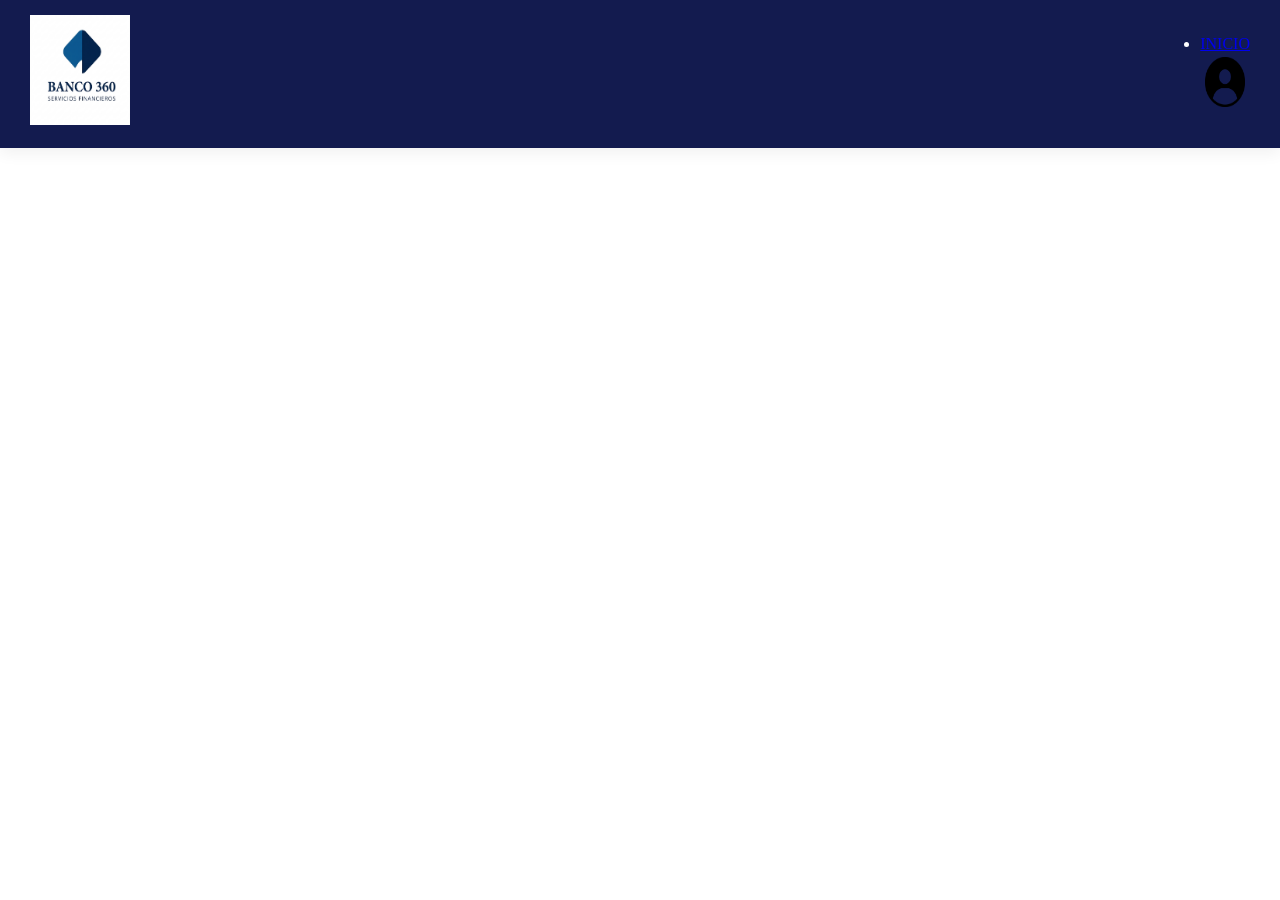
==== index.html @ 8fdff866 "Primer commit" ====
<!DOCTYPE html>
<html lang="es">
<head>
    <meta charset="UTF-8">
    <meta name="viewport" content="width=device-width, initial-scale=1.0">
    <title>Banco 360</title>
    <link rel="stylesheet" href="./assets/styles/styles.css">   
</head>

<body>
    <header class="navbar">
        <a href="/">
            <img src="/assets/images/logoDeBanco.png" width="100" height="110" alt="Logo Banco 360">
        </a>
        <nav>
            <ul>
                <li><a href="#" class="nav-link">INICIO</a></li>
                <img src="/assets/images/logoDeUsuario.png" width="40" height="50" alt="Logo Banco 360">
            </ul>
        </nav>
    </header>
</body>
---- assets/styles/styles.css ----
body{
    font-family: 'Segoe UI';
    line-height: 1.6;
    margin: 0;
    padding: 0;
    background-color: white;
    color:white;
}

.navbar{
    display: flex;
    text-align: center;
    justify-content: space-between;
    padding: 15px 30px;
    background: #131B4F;
    box-shadow: 0 5px 15px rgba(0, 0, 0, 0.06);
}
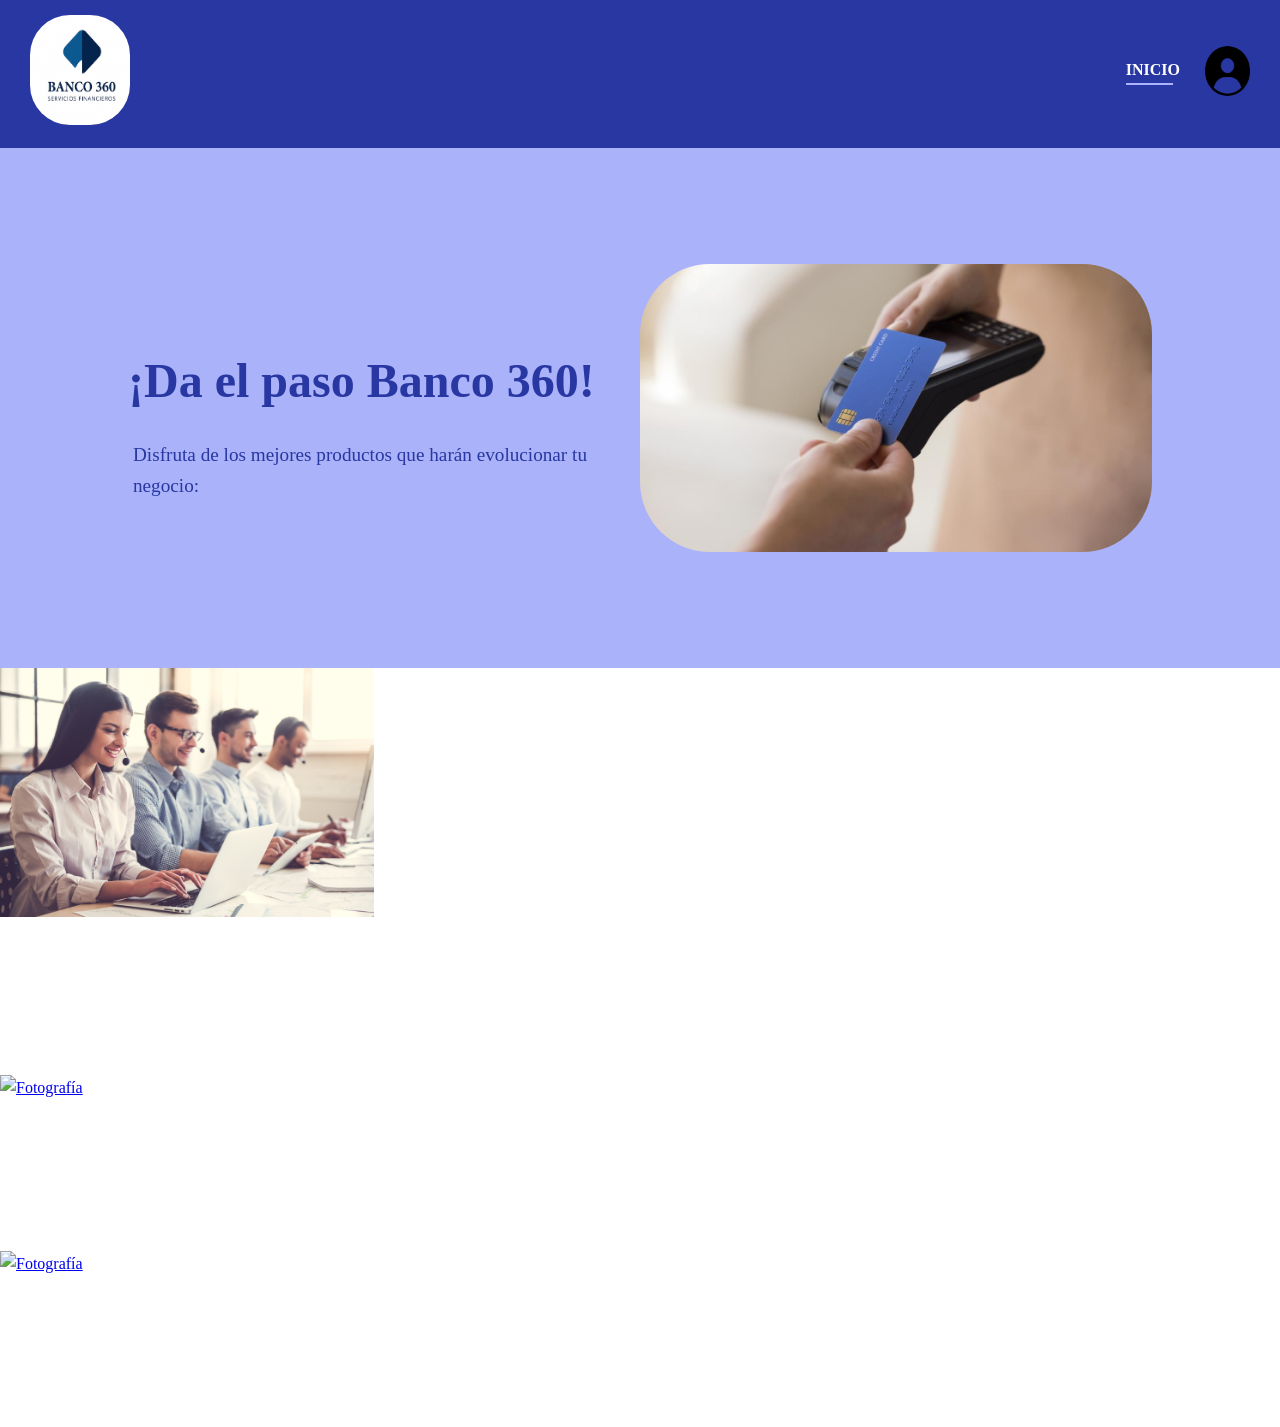
==== commit 8a8beda8: "Agregacion de la seccion heroe" ====
--- a/index.html
+++ b/index.html
@@ -14,9 +14,86 @@
         </a>
         <nav>
             <ul>
-                <li><a href="#" class="nav-link">INICIO</a></li>
-                <img src="/assets/images/logoDeUsuario.png" width="40" height="50" alt="Logo Banco 360">
+                <li><a href="#" class="nav-link">INICIO</a>
+                    <div class="Inicio-underline"></div>
+                </li>
+
+                <img src="/assets/images/logoDeUsuario.png" width="45" height="50" alt="Logo de Usuario">
             </ul>
         </nav>
     </header>
+
+
+    <main>
+        <section class="hero">
+            <div class="hero-text">
+                <h1>¡Da el paso Banco 360!</h1>
+                <p>Disfruta de los mejores productos que harán evolucionar tu negocio:</p>
+            </div>
+            <div class="hero-image">
+                <img src="/assets/images/imagenPagoConTarjeta.jpeg" alt="Pago con tarjeta">
+            </div>
+        </section>
+
+
+        <section id="imagenes" class="imagenes-section">
+
+
+            <div class="imagenes-grid">
+
+                <article class="imagenes-card centered-card">
+                    <a href="#" class="imagenes-card-link">
+                        <div class="imagenes-image-container">
+                            <img src="./assets/images/genteDeAtencionAlCliente.jpg" 
+                                alt="Fotografía" 
+                                loading="lazy" 
+                                width="374" 
+                                height="249">
+                        </div>
+                    </a>
+
+                    <div class="series-content">
+                        <h3 class="author-name">John Doe</h3>
+                        <p class="project-title">Lorem ipsum dolor</p>
+                        <p class="project-description">Nulla imperdiet eros a metus lobortis pharetra. In non semper dui.</p>
+                    </div>
+                </article>
+
+                
+                <article class="series-card centered-card">
+                    <a href="#" class="series-card-link">
+                        <div class="series-image-container">
+                            <img src="./assets/images/paisaje2.jpg" 
+                                alt="Fotografía" 
+                                loading="lazy" width="374" height="249">
+                        </div>
+                    </a>
+                    <div class="series-content">
+                        <h3 class="author-name">John Doe</h3>
+                        <p class="project-title">Lorem ipsum dolor</p>
+                        <p class="project-description">Nulla imperdiet eros a metus lobortis pharetra. In non semper dui.</p>
+                    </div>
+                </article>
+
+                <article class="series-card centered-card">
+                    <a href="#" class="series-card-link">
+                        <div class="series-image-container">
+                            <img src="./assets/images/paisaje3.jpg" 
+                                alt="Fotografía" 
+                                loading="lazy" width="373" height="560">
+                        </div>
+                    </a>
+                        <div class="series-content">
+                            <h3 class="author-name">John Doe</h3>
+                            <p class="project-title">Lorem ipsum dolor</p>
+                            <p class="project-description">Nulla imperdiet eros a metus lobortis pharetra. In non semper dui.</p>
+                        </div>
+                </article>
+            </div>
+        </section>
+
+    </main>
+
+
+
 </body>
--- a/assets/styles/styles.css
+++ b/assets/styles/styles.css
@@ -1,3 +1,9 @@
+html {
+    scroll-behavior: smooth;
+    scroll-padding-top: 80px; 
+    box-sizing: border-box;
+}
+
 body{
     font-family: 'Segoe UI';
     line-height: 1.6;
@@ -12,6 +18,94 @@
     text-align: center;
     justify-content: space-between;
     padding: 15px 30px;
-    background: #131B4F;
+    background: #2837A1;
     box-shadow: 0 5px 15px rgba(0, 0, 0, 0.06);
+}
+
+.navbar ul{
+    list-style-type: none;
+    display: flex;
+    align-items: center;
+    justify-content: center;
+    padding: 15px 0;
+}
+
+.navbar li {
+    margin: 0 25px;
+}
+
+.navbar li a{
+    text-decoration: none;
+    font-size: 16px;
+    font-weight: 600;
+    color: white;
+    transform: 0.3s ease;
+}
+
+.navbar li a:hover{
+    color: #FFD700;
+}
+
+.Inicio-underline{
+    width: 47px;
+    height: 2px;
+    background-color: #aab2fa;;
+}
+
+li:hover .Inicio-underline{
+   background-color: #FFD700;
+}
+
+.navbar img{
+    border-radius: 40px;
+}
+
+
+
+
+
+
+
+/* Seccion Hero */
+.hero {
+    background-color: #aab2fa; /* El verde característico */
+    color: white;
+    display: flex;
+    align-items: center;
+    padding: 60px 10%;
+    min-height: 400px;
+    /*
+    position: relative;
+    overflow: hidden;
+    */
+}
+
+.hero-text {
+    flex: 1;
+    /*z-index: 2;*/
+}
+
+.hero-text h1 {
+    font-size: 3rem;
+    margin-bottom: 20px;
+    color: #2837A1;
+}
+
+.hero-text p {
+    font-size: 1.2rem;
+    margin-bottom: 10px;
+    padding-left: 5px;
+    color: #2837A1;
+}
+
+.hero-image {
+    flex: 1;
+    display: flex;
+    justify-content: flex-end;
+}
+
+.hero-image img {
+    max-width: 100%;
+    height: auto;
+    border-radius: 70px;
 }
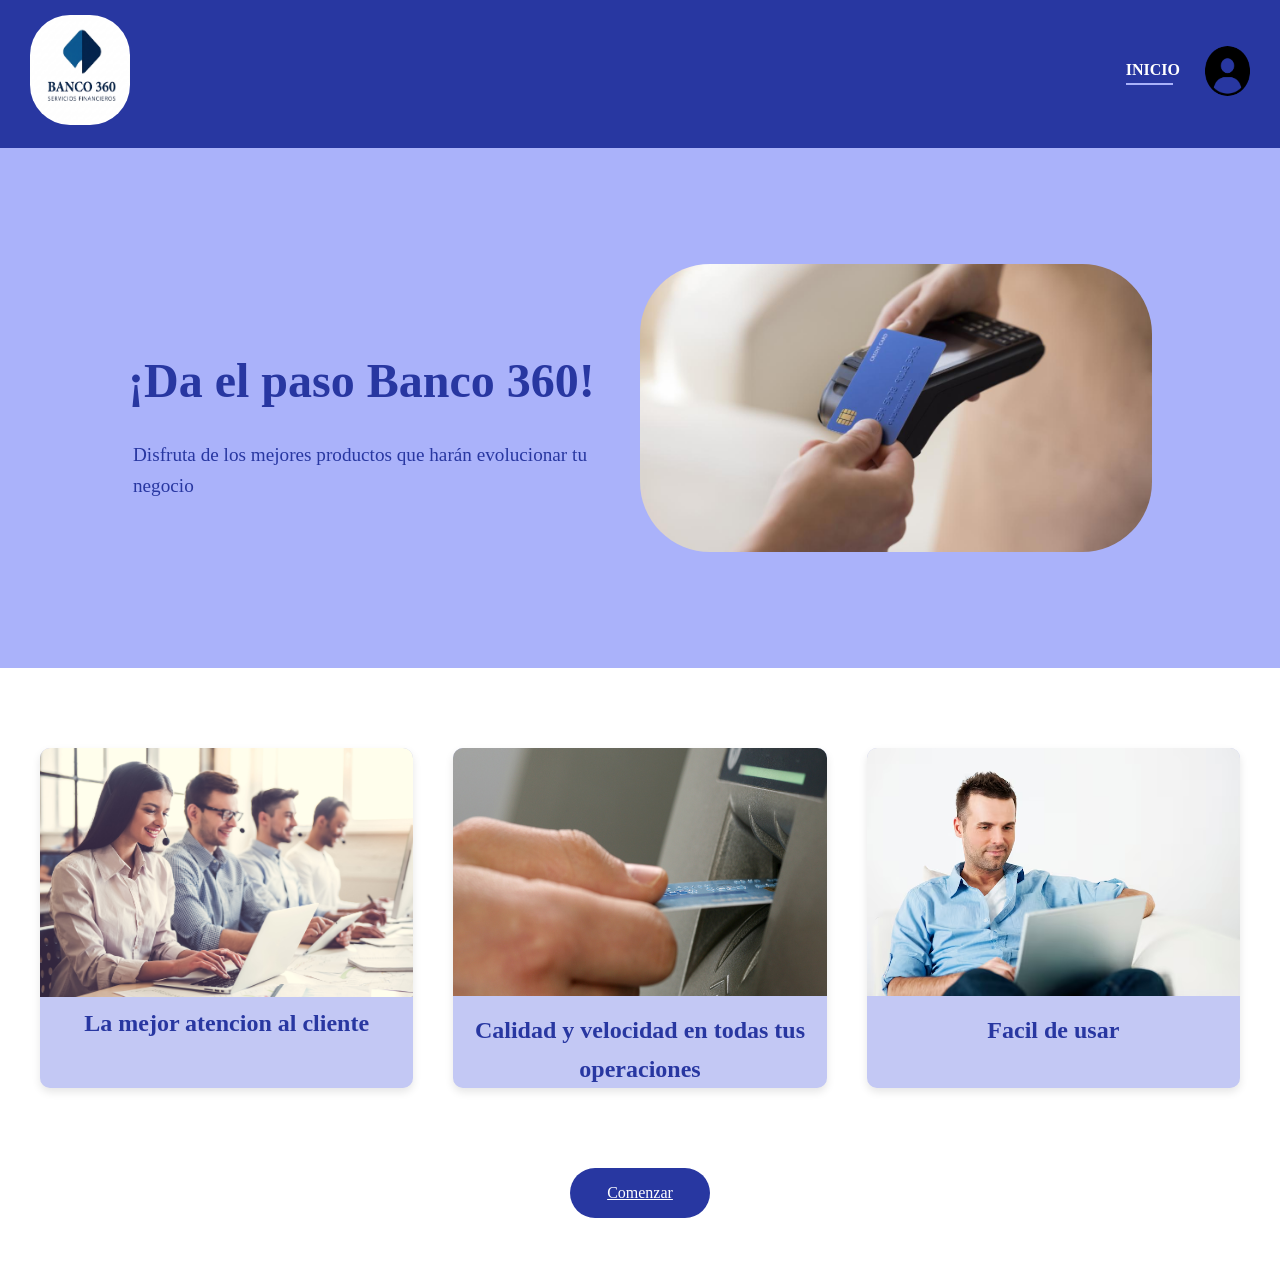
==== commit 03667f81: "Agregacion de interfaz de inicio y registro de usuario" ====
--- a/index.html
+++ b/index.html
@@ -14,7 +14,7 @@
         </a>
         <nav>
             <ul>
-                <li><a href="#" class="nav-link">INICIO</a>
+                <li><a href="inicio.html" class="nav-link">INICIO</a>
                     <div class="Inicio-underline"></div>
                 </li>
 
@@ -28,70 +28,56 @@
         <section class="hero">
             <div class="hero-text">
                 <h1>¡Da el paso Banco 360!</h1>
-                <p>Disfruta de los mejores productos que harán evolucionar tu negocio:</p>
+                <p>Disfruta de los mejores productos que harán evolucionar tu negocio</p>
             </div>
             <div class="hero-image">
                 <img src="/assets/images/imagenPagoConTarjeta.jpeg" alt="Pago con tarjeta">
             </div>
         </section>
 
-
         <section id="imagenes" class="imagenes-section">
-
-
             <div class="imagenes-grid">
-
+                
                 <article class="imagenes-card centered-card">
-                    <a href="#" class="imagenes-card-link">
-                        <div class="imagenes-image-container">
+                        <div class="imagenes-cliente-container">
                             <img src="./assets/images/genteDeAtencionAlCliente.jpg" 
                                 alt="Fotografía" 
                                 loading="lazy" 
                                 width="374" 
                                 height="249">
-                        </div>
-                    </a>
-
-                    <div class="series-content">
-                        <h3 class="author-name">John Doe</h3>
-                        <p class="project-title">Lorem ipsum dolor</p>
-                        <p class="project-description">Nulla imperdiet eros a metus lobortis pharetra. In non semper dui.</p>
+                        </div>  
+                    <div class="imagenes-content">
+                        <h3>La mejor atencion al cliente</h3>
                     </div>
                 </article>
 
-                
-                <article class="series-card centered-card">
-                    <a href="#" class="series-card-link">
-                        <div class="series-image-container">
-                            <img src="./assets/images/paisaje2.jpg" 
+                <article class="imagenes-card centered-card">
+                        <div class="imagenes-image-container">
+                            <img src="./assets/images/cajero.jpg" 
                                 alt="Fotografía" 
                                 loading="lazy" width="374" height="249">
                         </div>
-                    </a>
-                    <div class="series-content">
-                        <h3 class="author-name">John Doe</h3>
-                        <p class="project-title">Lorem ipsum dolor</p>
-                        <p class="project-description">Nulla imperdiet eros a metus lobortis pharetra. In non semper dui.</p>
+                    <div class="imagenes-content">
+                        <h3>Calidad y velocidad en todas tus operaciones</h3>
                     </div>
                 </article>
 
-                <article class="series-card centered-card">
-                    <a href="#" class="series-card-link">
-                        <div class="series-image-container">
-                            <img src="./assets/images/paisaje3.jpg" 
+                <article class="imagenes-card centered-card">
+                        <div class="imagenes-image-container">
+                            <img src="./assets/images/hombreViendoLaptop.avif" 
                                 alt="Fotografía" 
                                 loading="lazy" width="373" height="560">
                         </div>
-                    </a>
-                        <div class="series-content">
-                            <h3 class="author-name">John Doe</h3>
-                            <p class="project-title">Lorem ipsum dolor</p>
-                            <p class="project-description">Nulla imperdiet eros a metus lobortis pharetra. In non semper dui.</p>
-                        </div>
+                    <div class="imagenes-content">
+                        <h3 class="author-name">Facil de usar</h3>
+                    </div>
                 </article>
             </div>
         </section>
 
+        <div class="controlDeBotonDeComenzar">
+            <a href="inicio.html" class="botonDeIngreso">Comenzar</a>
+        </div>
     </main>
 
 
--- a/assets/styles/styles.css
+++ b/assets/styles/styles.css
@@ -108,4 +108,94 @@
     max-width: 100%;
     height: auto;
     border-radius: 70px;
-}+}
+
+
+
+
+
+
+
+
+/* Seccion Imagenes */
+.imagenes-section {
+    max-width: 1200px;
+    margin: 80px auto;
+    padding: 0 20px;
+}
+
+.imagenes-grid {
+    display: grid;
+    width: 100%;
+    grid-template-columns: repeat(auto-fill, minmax(300px, 1fr));    
+    gap: 40px;
+}
+
+.imagenes-card {
+    background-color: #c3c8f4;
+    border-radius: 10px;
+    box-shadow: 0 4px 8px rgba(0, 0, 0, 0.1);
+    overflow: hidden;
+}
+
+.imagenes-cliente {
+    display: flex;
+    flex-direction: column;
+}
+
+.imagenes-image-container {
+    width: 100%;
+    aspect-ratio: 3 / 2; 
+    overflow: hidden;
+    background-color: #f0f0f0; /* Color de fondo mientras carga */
+    margin-bottom: 15px;
+}
+
+.imagenes-image-container img {
+    width: 100%;
+    height: 100%;
+    transition: transform 0.5s ease;
+}
+
+.imagenes-content h3 {
+    font-size: 1.5rem;
+    color: #2837A1;
+    margin: 0;
+    justify-content: center;
+    text-align: center;
+}
+
+
+
+
+/********** Boton de ingreso **********/
+
+.controlDeBotonDeComenzar {
+    display: flex;
+    justify-content: center;
+    margin-top: 40px;
+    margin-bottom: 45px;
+}
+
+.botonDeIngreso {
+    display: flex;
+    justify-content: center;
+    align-items: center;
+    width: 140px;
+    height: 50px;
+    background-color: #2837A1;
+    color: white;
+    border-radius: 70px;
+    border-color: #aab2fa;
+}
+
+.botonDeIngreso:hover {
+    background-color: #aab2fa;
+    color: #2837A1;
+    border-color: #2837A1;
+    transition: 0.3s ease;
+}
+
+
+
+
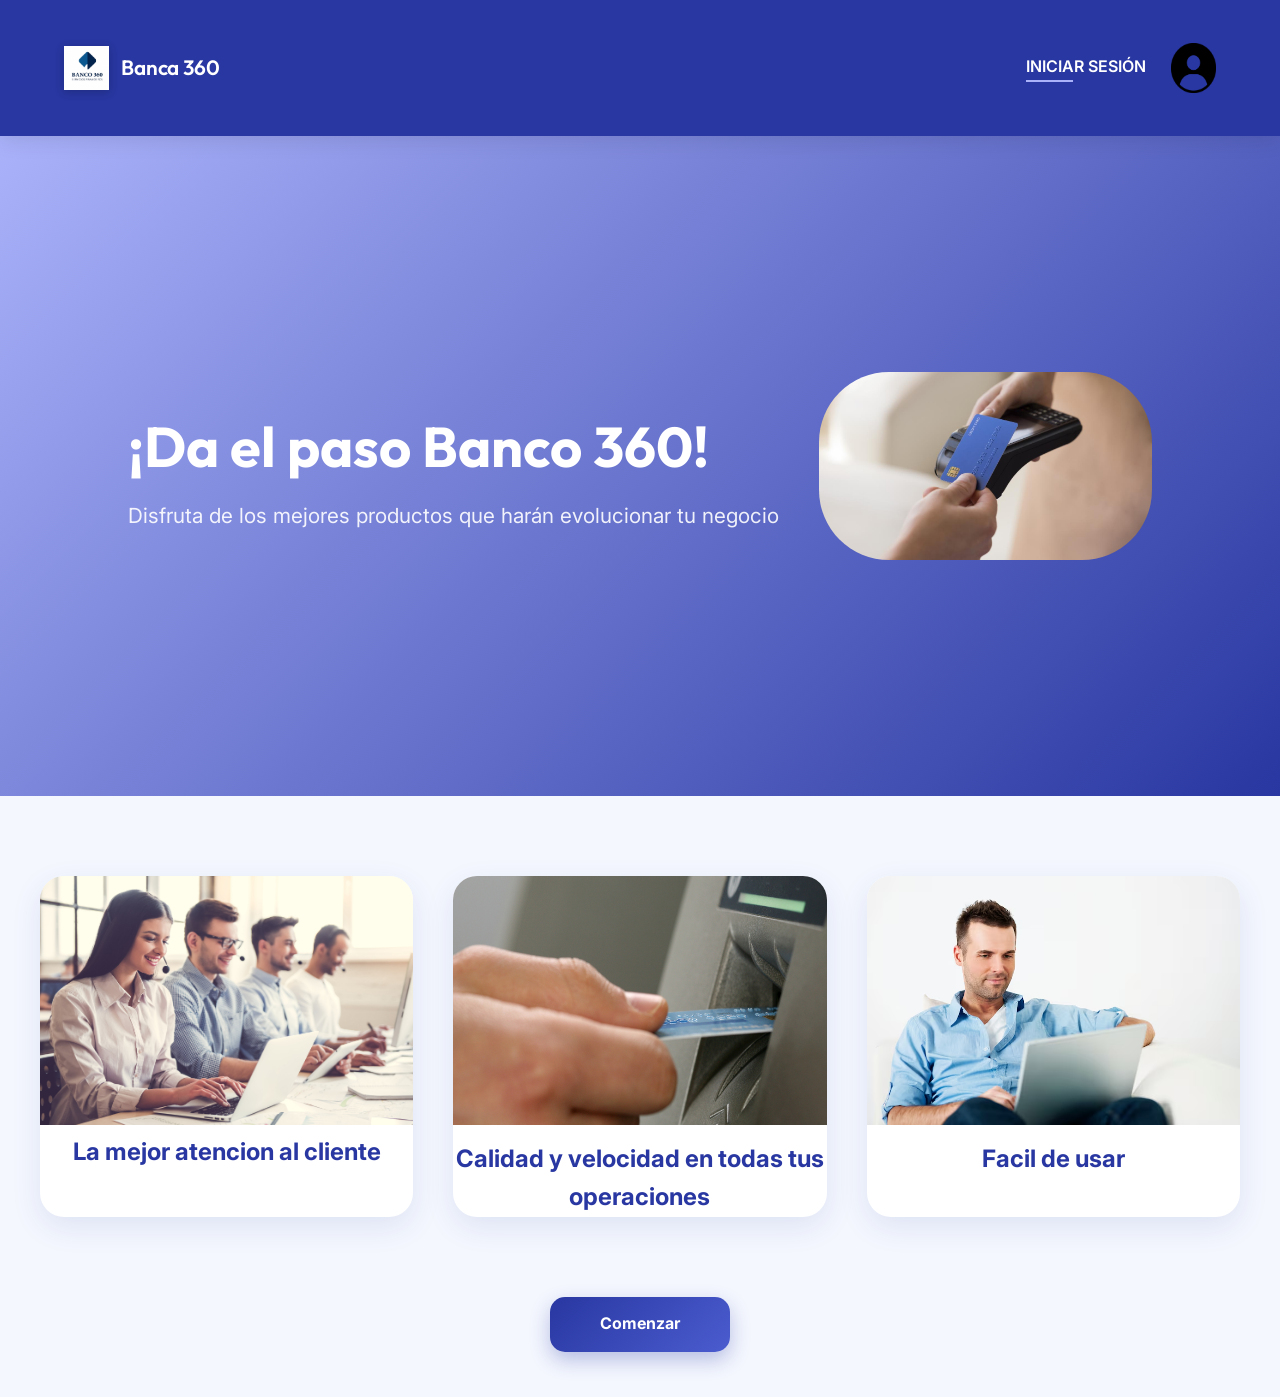
==== commit 83cc2b8b: "Quedo Joya" ====
--- a/index.html
+++ b/index.html
@@ -4,21 +4,23 @@
     <meta charset="UTF-8">
     <meta name="viewport" content="width=device-width, initial-scale=1.0">
     <title>Banco 360</title>
+    <link href="https://fonts.googleapis.com/css2?family=Inter:wght@400;500;600;700&family=Outfit:wght@500;600;700&display=swap" rel="stylesheet">
     <link rel="stylesheet" href="./assets/styles/styles.css">   
 </head>
 
 <body>
     <header class="navbar">
-        <a href="/">
-            <img src="/assets/images/logoDeBanco.png" width="100" height="110" alt="Logo Banco 360">
+        <a href="index.html" class="logo-area">
+            <img src="./assets/images/logoDeBanco.png" alt="Logo Banco 360" class="nav-logo" style="height: 45px; width: auto; object-fit: contain;">
+            <span>Banca 360</span>
         </a>
         <nav>
             <ul>
-                <li><a href="inicio.html" class="nav-link">INICIO</a>
+                <li><a href="inicio.html" class="nav-link">INICIAR SESIÓN</a>
                     <div class="Inicio-underline"></div>
                 </li>
 
-                <img src="/assets/images/logoDeUsuario.png" width="45" height="50" alt="Logo de Usuario">
+                <img src="./assets/images/logoDeUsuario.png" width="45" height="50" alt="Logo de Usuario">
             </ul>
         </nav>
     </header>
@@ -30,8 +32,9 @@
                 <h1>¡Da el paso Banco 360!</h1>
                 <p>Disfruta de los mejores productos que harán evolucionar tu negocio</p>
             </div>
+
             <div class="hero-image">
-                <img src="/assets/images/imagenPagoConTarjeta.jpeg" alt="Pago con tarjeta">
+                <img src="./assets/images/imagenPagoConTarjeta.jpeg" alt="Pago con tarjeta">
             </div>
         </section>
 
--- a/assets/styles/styles.css
+++ b/assets/styles/styles.css
@@ -1,26 +1,48 @@
-html {
-    scroll-behavior: smooth;
-    scroll-padding-top: 80px; 
-    box-sizing: border-box;
-}
-
-body{
-    font-family: 'Segoe UI';
+:root {
+    --primary: #2837A1;
+    --accent: #4b5ccf;
+    --bg-body: #f4f7fe;
+    --text-main: #2d3436;
+    --font-main: 'Inter', sans-serif;
+    --font-heading: 'Outfit', sans-serif;
+}
+
+body {
+    font-family: var(--font-main);
+    background-color: var(--bg-body);
+    color: var(--text-main);
+    margin: 0;
     line-height: 1.6;
-    margin: 0;
-    padding: 0;
-    background-color: white;
-    color:white;
-}
-
-.navbar{
-    display: flex;
-    text-align: center;
+}
+
+
+.navbar {
+    display: flex;
     justify-content: space-between;
-    padding: 15px 30px;
-    background: #2837A1;
-    box-shadow: 0 5px 15px rgba(0, 0, 0, 0.06);
-}
+    align-items: center;
+    padding: 12px 5%;
+    background: var(--primary);
+    box-shadow: 0 4px 20px rgba(0, 0, 0, 0.1);
+    position: sticky;
+    top: 0;
+    z-index: 1000;
+}
+
+.logo-area {
+    display: flex;
+    align-items: center;
+    gap: 12px;
+    color: white;
+    text-decoration: none;
+}
+
+.logo-area span {
+    font-family: var(--font-heading);
+    font-weight: 600;
+    font-size: 1.3rem;
+    letter-spacing: -0.01em;
+}
+
 
 .navbar ul{
     list-style-type: none;
@@ -56,9 +78,18 @@
    background-color: #FFD700;
 }
 
-.navbar img{
-    border-radius: 40px;
-}
+.navbar img.nav-logo {
+    height: 50px;
+    width: auto;
+    object-fit: contain;
+    filter: drop-shadow(0 2px 4px rgba(0,0,0,0.2));
+    transition: transform 0.3s ease;
+}
+
+.navbar img.nav-logo:hover {
+    transform: scale(1.05);
+}
+
 
 
 
@@ -68,35 +99,29 @@
 
 /* Seccion Hero */
 .hero {
-    background-color: #aab2fa; /* El verde característico */
-    color: white;
-    display: flex;
-    align-items: center;
-    padding: 60px 10%;
-    min-height: 400px;
-    /*
-    position: relative;
-    overflow: hidden;
-    */
-}
-
-.hero-text {
-    flex: 1;
-    /*z-index: 2;*/
+    background: linear-gradient(135deg, #aab2fa, #2837A1);
+    color: white;
+    display: flex;
+    align-items: center;
+    padding: 80px 10%;
+    min-height: 500px;
+    gap: 40px;
 }
 
 .hero-text h1 {
-    font-size: 3rem;
+    font-family: var(--font-heading);
+    font-size: 3.5rem;
     margin-bottom: 20px;
-    color: #2837A1;
+    color: white;
+    line-height: 1.1;
 }
 
 .hero-text p {
-    font-size: 1.2rem;
-    margin-bottom: 10px;
-    padding-left: 5px;
-    color: #2837A1;
-}
+    font-size: 1.3rem;
+    margin-bottom: 30px;
+    color: rgba(255, 255, 255, 0.9);
+}
+
 
 .hero-image {
     flex: 1;
@@ -132,11 +157,17 @@
 }
 
 .imagenes-card {
-    background-color: #c3c8f4;
-    border-radius: 10px;
-    box-shadow: 0 4px 8px rgba(0, 0, 0, 0.1);
+    background: white;
+    border-radius: 24px;
+    box-shadow: 0 10px 30px rgba(40, 55, 161, 0.1);
     overflow: hidden;
-}
+    transition: transform 0.3s ease;
+}
+
+.imagenes-card:hover {
+    transform: translateY(-10px);
+}
+
 
 .imagenes-cliente {
     display: flex;
@@ -158,6 +189,9 @@
 }
 
 .imagenes-content h3 {
+    display: flex;
+    align-items: center;
+    justify-content: center;
     font-size: 1.5rem;
     color: #2837A1;
     margin: 0;
@@ -181,21 +215,68 @@
     display: flex;
     justify-content: center;
     align-items: center;
-    width: 140px;
-    height: 50px;
-    background-color: #2837A1;
-    color: white;
-    border-radius: 70px;
-    border-color: #aab2fa;
+    width: 180px;
+    height: 55px;
+    background: linear-gradient(135deg, #2837A1, #4b5ccf);
+    color: white;
+    border-radius: 15px;
+    border: none;
+    font-weight: 700;
+    text-decoration: none;
+    box-shadow: 0 8px 20px rgba(40, 55, 161, 0.3);
+    transition: all 0.3s cubic-bezier(0.175, 0.885, 0.32, 1.275);
 }
 
 .botonDeIngreso:hover {
-    background-color: #aab2fa;
-    color: #2837A1;
-    border-color: #2837A1;
-    transition: 0.3s ease;
-}
-
-
-
-
+    transform: translateY(-5px);
+    box-shadow: 0 12px 25px rgba(40, 55, 161, 0.4);
+    background: linear-gradient(135deg, #4b5ccf, #2837A1);
+    color: white;
+}
+
+/* RESPONSIVE */
+@media (max-width: 768px) {
+    .navbar {
+        flex-direction: column;
+        gap: 15px;
+        padding: 15px;
+    }
+
+    .navbar ul {
+        padding: 0;
+    }
+
+    .navbar li {
+        margin: 0 10px;
+    }
+
+    .hero {
+        flex-direction: column;
+        text-align: center;
+        padding: 40px 5%;
+    }
+
+    .hero-text h1 {
+        font-size: 2rem;
+    }
+
+    .hero-image {
+        justify-content: center;
+        margin-top: 30px;
+    }
+}
+
+@media (max-width: 480px) {
+    .hero-text h1 {
+        font-size: 1.8rem;
+    }
+
+    .imagenes-grid {
+        gap: 20px;
+    }
+}
+
+
+
+
+
